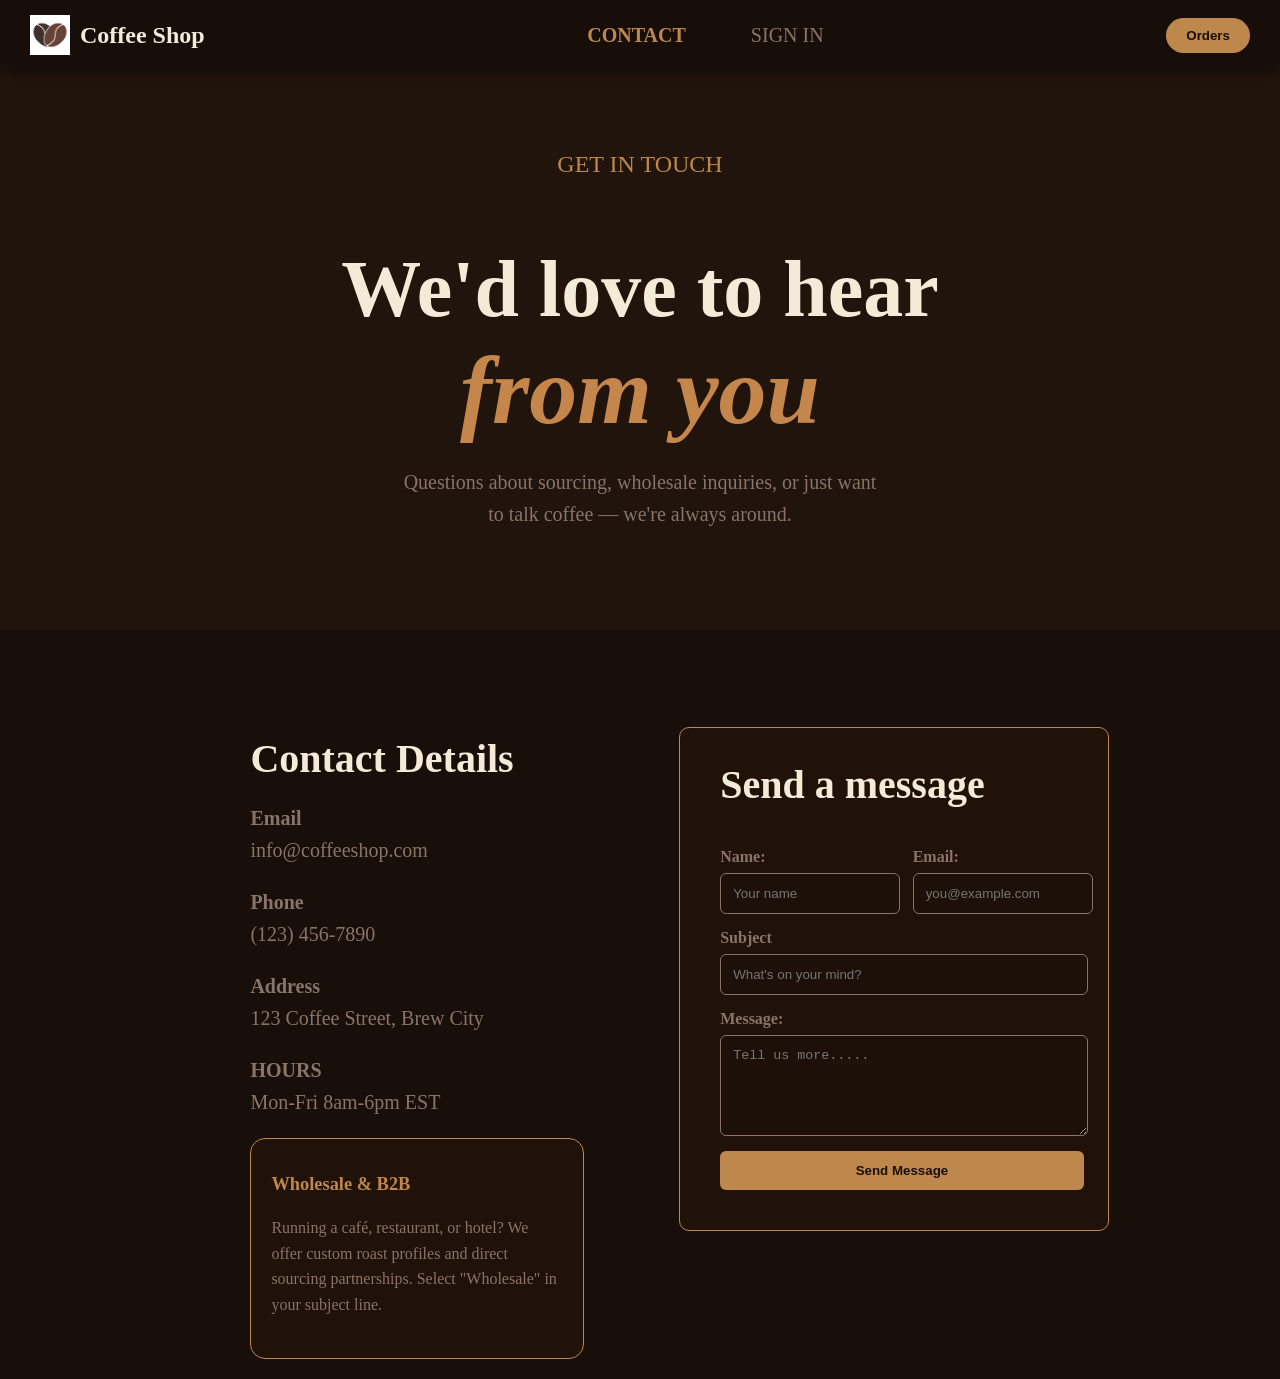
==== contact.html @ 667c4566 "Initial commit" ====
<!DOCTYPE html>
<html lang="en">

<head>
    <meta charset="UTF-8">
    <meta name="viewport" content="width=device-width, initial-scale=1.0">
    <title>Coffee Shop</title>
    <link rel="stylesheet" href="index.css">
</head>

<body>

    <nav class="navbar">
        <div class="logo">
            <a href="index.html"><img src="images/logo.png" alt="Coffee Shop Logo">
                <span class="logo-text">Coffee Shop</span></a>
        </div>
        <ul class="nav-links">
            <li><a href="contact.html"><span class="contact-nav">CONTACT</span></a></li>
            <li><a href="signin.html">SIGN IN</a></li>
        </ul>
        <button class="cart-button">
            <!-- <img src="images/cart.jpg" alt="Cart Icon"> -->
            <span class="cart-text">Orders</span>
        </button>
    </nav>

    <section class="intro">
        <div class="intro-text">
            <h2>GET IN TOUCH</h2>
            <h1>We'd love to hear<br>
                <span class="mid">from you</span>
            </h1>
            <p>Questions about sourcing, wholesale inquiries, or just want<br>to talk coffee — we're always around.</p>
        </div>
    </section>

    <section class="contact">
        <div class="contact-left">
            <h2>Contact Details</h2>
            <p><strong>Email<br></strong> info@coffeeshop.com</p>
            <p><strong>Phone<br></strong> (123) 456-7890</p>
            <p><strong>Address<br></strong> 123 Coffee Street, Brew City</p>
            <p><strong>HOURS<br></strong> Mon-Fri 8am-6pm EST</p>
            <div class="b2binfo">
                <h2>Wholesale & B2B<br></h2>
                <p>Running a café, restaurant, or hotel? We offer custom roast profiles and direct sourcing partnerships. Select "Wholesale" in your subject line.</p>
            </div>
        </div>

        <div class="contact-right">
            <div class="cointainer1">
                <h2>Send a message</h2>
                <form>
                    <div class="form-row">
                        <div class="form-group">
                            <label for="name">Name:</label>
                            <input type="text" id="name" name="name" required placeholder="Your name">
                            </div>
                            <div class="form-group">
                            <label for="email">Email:</label>
                            <input type="email" id="email" name="email" required placeholder="you@example.com">

                        </div>
                    </div>
                    <label for="subject">Subject</label>
                    <input type="text" id="text" name="subject" required placeholder="What's on your mind?">

                    <label for="message">Message:</label>
                    <textarea id="message" name="message" rows="5" required placeholder="Tell us more....."></textarea>

                    <button type="submit">Send Message</button>
                </form>
            </div>
        </div>
    </section>
</body>


</html>
---- index.css ----
body {
    margin: 0;
    font-family: "Playfair Display", serif;
    background-color: #190F0A;
}

.navbar {
    position: fixed;
    background: rgba(24, 15, 10, 0.85);
    backdrop-filter: blur(8px);
    -webkit-backdrop-filter: blur(8px);
    padding: 15px 30px;
    border-radius: 0 0 12px 12px;
    box-shadow: 0 4px 12px rgba(0, 0, 0, 0.4);
    z-index: 1000;
    overflow: hidden;
    display: flex;
    justify-content: space-between;
    align-items: center;
    z-index: 1000;
    top: 0;
    width: 100%;
    padding: 15px 30px;
    box-sizing: border-box;
}

.nav-links {
    list-style: none;
    margin: 0 15px;
    font-size: 20px;
    display: flex;
    gap: 65px;
}


.nav-links li a {
    text-decoration: none;
    color: #887468;
    /* font-weight: bold; */
}

.nav-links li a:hover {
    color: #f0dac2;
    transition: 0.3s;
}

.contact-nav {
    color: #BE874B;
    font-weight: bold;
}

.signin-nav {
    color: #BE874B;
    font-weight: bold;
}

.cart-button {
    background-color: #BE874B;
    color: #190F0A;
    border: none;
    padding: 10px 20px;
    cursor: pointer;
    border-radius: 20px;
    flex-shrink: 0;
    justify-content: center;
    font-weight: bold;
}

.cart-button:hover {
    background-color: #A36B3D;
}

.cart-button img {
    width: 20px;
    height: auto;
    margin-right: 5px;
}

.logo {
    display: flex;
    align-items: center;
    font-size: 1.5rem;
    font-weight: bold;
    color: #BE874B;
    gap: 10px;
}

.logo a {
    text-decoration: none;
    color: #F3EAD8;
    display: flex;
    align-items: center;
    gap: 10px;
}

.logo img {
    width: 40px;
    height: auto;
}

.logo text {
    color: #BE874B;
    font-size: 1.2rem;
    font-weight: bold;
}

.hero {
    display: flex;
    align-items: center;
    justify-content: center;
    
}

.hero h2 {
    color: #AE854B;
    font-size: 1.4rem;
}

.coffee-from {
    color: #F3EAD8;
    font-size: 6rem;
}

.mid {
    color: rgb(196, 134, 74);;
    font-size: 6rem;
    font-family: "Playfair Display", serif;
    font-style: italic;
}

.hero p {
    color: #857468;
    font-size: 1.7rem;
    margin-bottom: 30px;
}

.hero-text {
    max-width: 50%;
    flex: 1;
    margin-top: 2%;
    margin-left: 6%;
}


.hero-text p{
    color: rgb(138, 116, 104);
    font-size: 1.1rem;
    line-height: 1.7;
    max-width: 420px;
    margin-bottom: 2.5rem;
    font-weight: 300;
}
.hero-text h1{
       font-family: "Playfair Display", serif;
    font-size: clamp(3rem, 5vw, 5.5rem);
    font-weight: 700;
    line-height: 1.05;
    color: rgb(245, 234, 216);
    margin: 0px 0px 1.5rem;
    letter-spacing: -0.02em;
}

.hero-image{
    flex: 1;
    overflow: hidden;
    margin-top: 2%;
}
.hero-image img {
    width: 100%;
    height: 100%;
    object-fit: cover;
    display: block;
}

.hero-bttn button {
    background-color: #BE874B;
    color: #190F0A;
    border: none;
    padding: 25px 35px;
    margin-right: 15px;
    border-radius: 30px;
    cursor: pointer;
    font-weight: bold;
    transition: background 0.3s ease;
    margin-top: 20px;
    margin-bottom: 20px;
    font-size: 1.11rem;
}

.hero-bttn button:hover {
    background-color: #A36B3D;
    transition: background 0.3s ease;
}

#process-bttn {
    background-color: #190F0A;
    color: #fff;
    border: 1px solid #BE874B;
    padding: 25px 35px;
}

.hero-stats {
    display: flex;
    gap: 40px;
    margin-top: 6%;
    font-size: 1.25rem;
    color: #fff;
}

.hero-stats strong {
    font-size: 1.5rem;
    color: #BE874B;
}

/* ---------last section------------ */
.last {
    background-color: #100A06;
}

.last-text{
    padding: 80px 60px;  
    margin-top: 2%;
    margin-left: 10%;
}


.last-text > h2 {
    font-size: 1.5rem;
    font-weight: 400;
    margin-bottom: 10px;
    color: #BE874B;
}

.last-text > h1 {
    font-size: 3rem;
    margin-bottom: 40px;
    color: #F3EAD8;
}

.steps {
    display: flex;
    justify-content: center;
    gap: 30px;
    flex-wrap: wrap;
    max-width: 100%;
}

.step {
    flex: 1;
    min-width: 220px;
    max-width: 300px;
    background: rgba(255, 255, 255, 0.05);
    padding: 20px;
    border-radius: 10px;
    text-align: left;
}

.step h1 {
    font-size: 2.25rem;
    margin-bottom: 10px;
    color: #F3EAD8;
}

.step strong {
    color: #BE874B;
    margin-right: 5px;
}

.step p {
    font-size: 1.15rem;
    color: #ddd;
}


/* ----------Footer section------------ */
.footer {
    background-color: #190F0A;
    padding: 20px 0;
}

.copyright {
    text-align: center;
    color: #887468;
    font-size: 1.25rem;
}

.socials {
    display: flex;
    justify-content: center;    
    margin-top: 10px;
    gap: 45px;
}

.socials a {
    text-decoration: none;
    color: #BE874B;
    font-size: 1rem;
    transition: color 0.3s ease;
}

.intro {
    background-color: #21140C;
    padding: 80px 60px; 
    margin-top: 4%;
}

.intro-text {
    max-width: 600px;
    margin: 0 auto;
    text-align: center;
}

.intro-text h1 {
    font-size: 5rem;
    margin-bottom: 20px;
    color: #F3EAD8;
}

.intro-text h2 {
    font-size: 1.5rem;
    font-weight: 400;
    margin-bottom: 10px;
    color: #BE874B;
}

.intro-text p {
    font-size: 1.25rem;
    color: #887468;
    line-height: 1.6;
}

.cointainer1{
    border: 1px solid #BE874B;
    border-radius: 10px;
    width: 110%;
    background-color: #201208;
}

.contact{
    display: flex;
    justify-content: space-between;
    align-items: flex-start;
    margin-top: 4%;

}

.contact-left{
    flex: 1;
    padding: 20px;
    margin-left: 18%;
    max-width: 40%;
}

.contact-left h2 {
    font-size: 2.5rem;
    margin-bottom: 20px;
    color: #F3EAD8;
}

.contact-left p {
    font-size: 1.25rem;
    color: #887468;
    line-height: 1.6;
    margin-bottom: 20px;
}

.contact-right {
    flex: 1;
    margin-right: 15%;
    max-width: 40%;
    padding: 20px;
    margin-top: 2%;
}

.contact-right h2 {
    font-size: 2.5rem;
    margin-bottom: 20px;
    color: #F3EAD8;
    margin-bottom: 20px;
    margin-left: 40px;
}

.contact-right form {
    display: flex;
    flex-direction: column;
    width: 100%;
    align-items: flex-start;
    margin: 40px;
    
}

.contact-right input,
.contact-right textarea {
    width: 80%;
    padding: 12px;
    margin-bottom: 15px;
    border: 1px solid #887468;
    border-radius: 6px;
    background-color: #1C1009;
    color: #F3EAD8;
}   
.contact-right label{
    color: #887468;
    font-weight: bold;
    margin-bottom: 7px;
}

.contact-right button {
    padding: 12px 20px;
    background-color: #BE874B;
    border: none;
    border-radius: 6px;
    color: #190F0A;
    font-weight: bold;
    cursor: pointer;
    transition: background 0.3s ease;
    width: 85%;
}

.contact-right button:hover {
    background-color: #A36B3D;
}

.form-row{
    display: flex;
    width: 90%;
}

.form-group{
    flex: 1;
    display: flex;
    flex-direction: column;
}

.b2binfo{
    background-color: #201208;
    border: 1px solid #BE874B;
    padding: 20px;
    border-radius: 15px;
    width: 75%;
}

.b2binfo h2{
    font-size: 1.15rem;
    color: #BE874B;
}

.b2binfo p{
    font-size: 1rem;
}
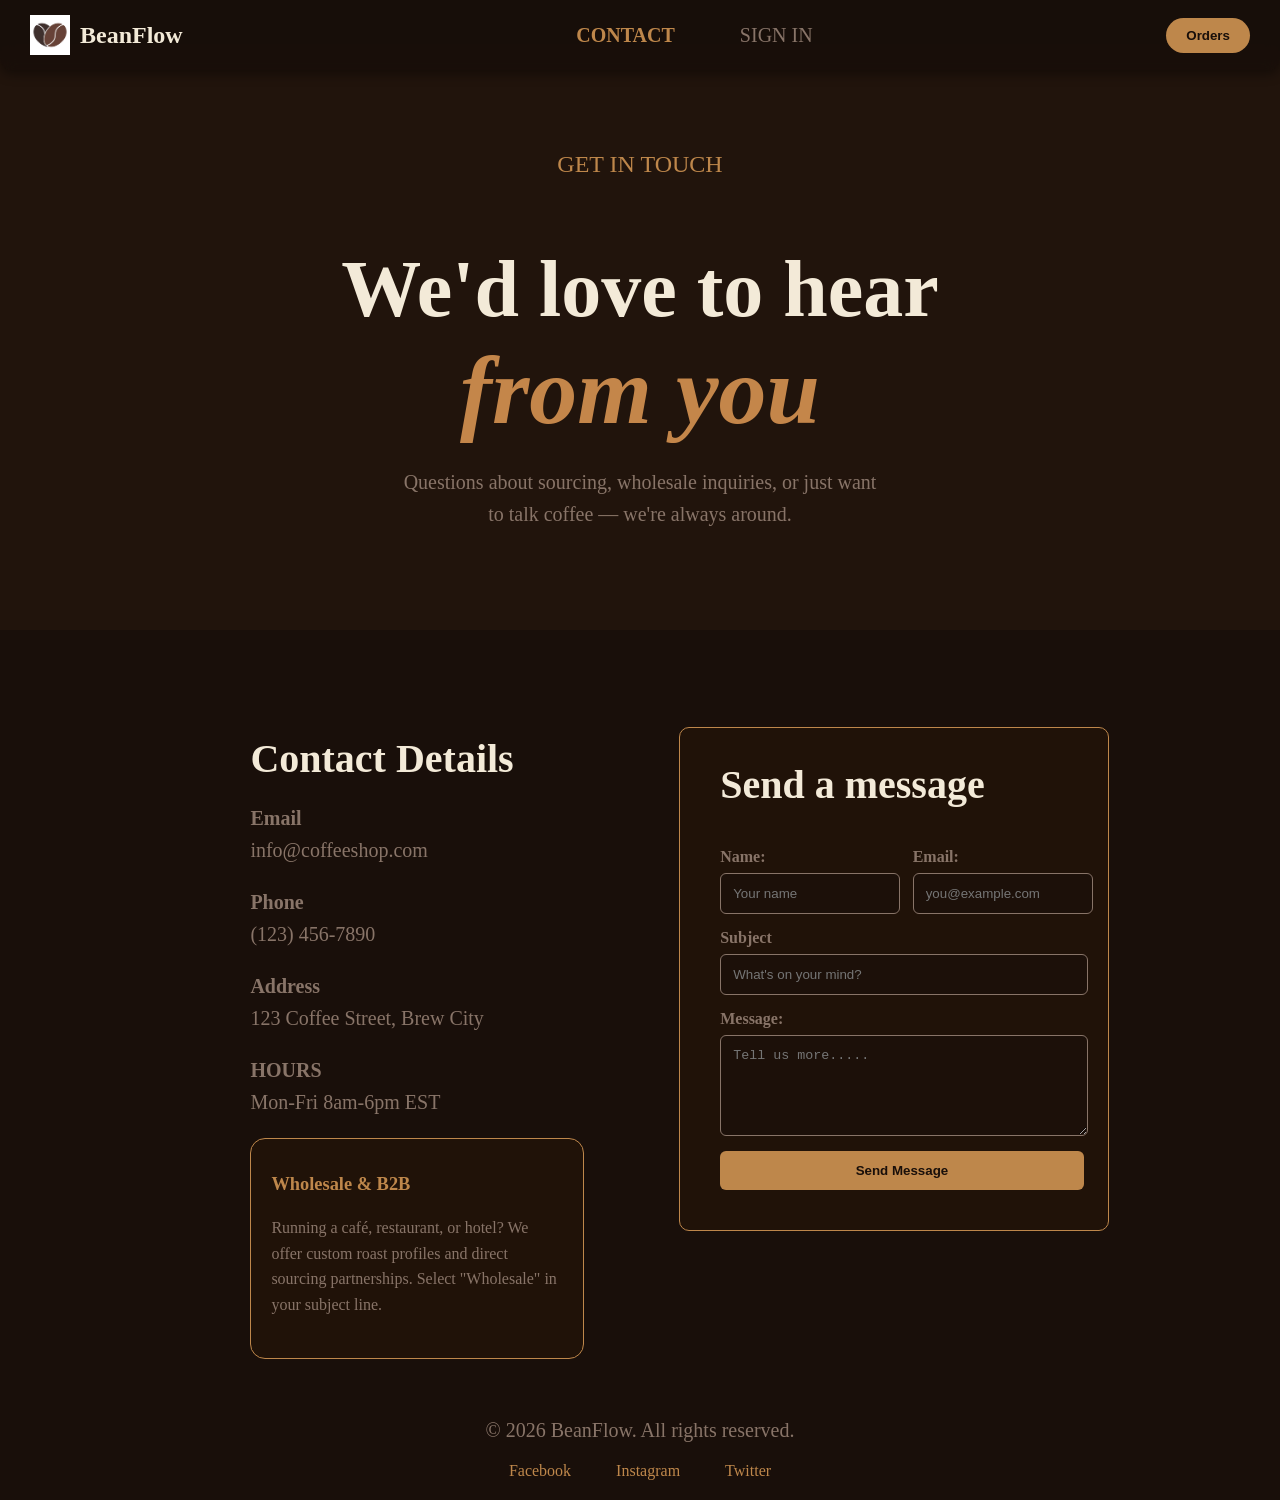
==== commit 8545fe14: "Added content and function" ====
--- a/contact.html
+++ b/contact.html
@@ -4,7 +4,7 @@
 <head>
     <meta charset="UTF-8">
     <meta name="viewport" content="width=device-width, initial-scale=1.0">
-    <title>Coffee Shop</title>
+    <title>BeanFlow</title>
     <link rel="stylesheet" href="index.css">
 </head>
 
@@ -13,7 +13,7 @@
     <nav class="navbar">
         <div class="logo">
             <a href="index.html"><img src="images/logo.png" alt="Coffee Shop Logo">
-                <span class="logo-text">Coffee Shop</span></a>
+                <span class="logo-text">BeanFlow</span></a>
         </div>
         <ul class="nav-links">
             <li><a href="contact.html"><span class="contact-nav">CONTACT</span></a></li>
@@ -74,6 +74,17 @@
             </div>
         </div>
     </section>
+        <section class="footer">
+        <div class="copyright">
+            <p>&copy; 2026 BeanFlow. All rights reserved.</p>
+        </div>
+        <div class="socials">
+            <a href="#">Facebook</a>
+            <a href="#">Instagram</a>
+            <a href="#">Twitter</a>
+
+        </div>
+    </section>
 </body>
 
 
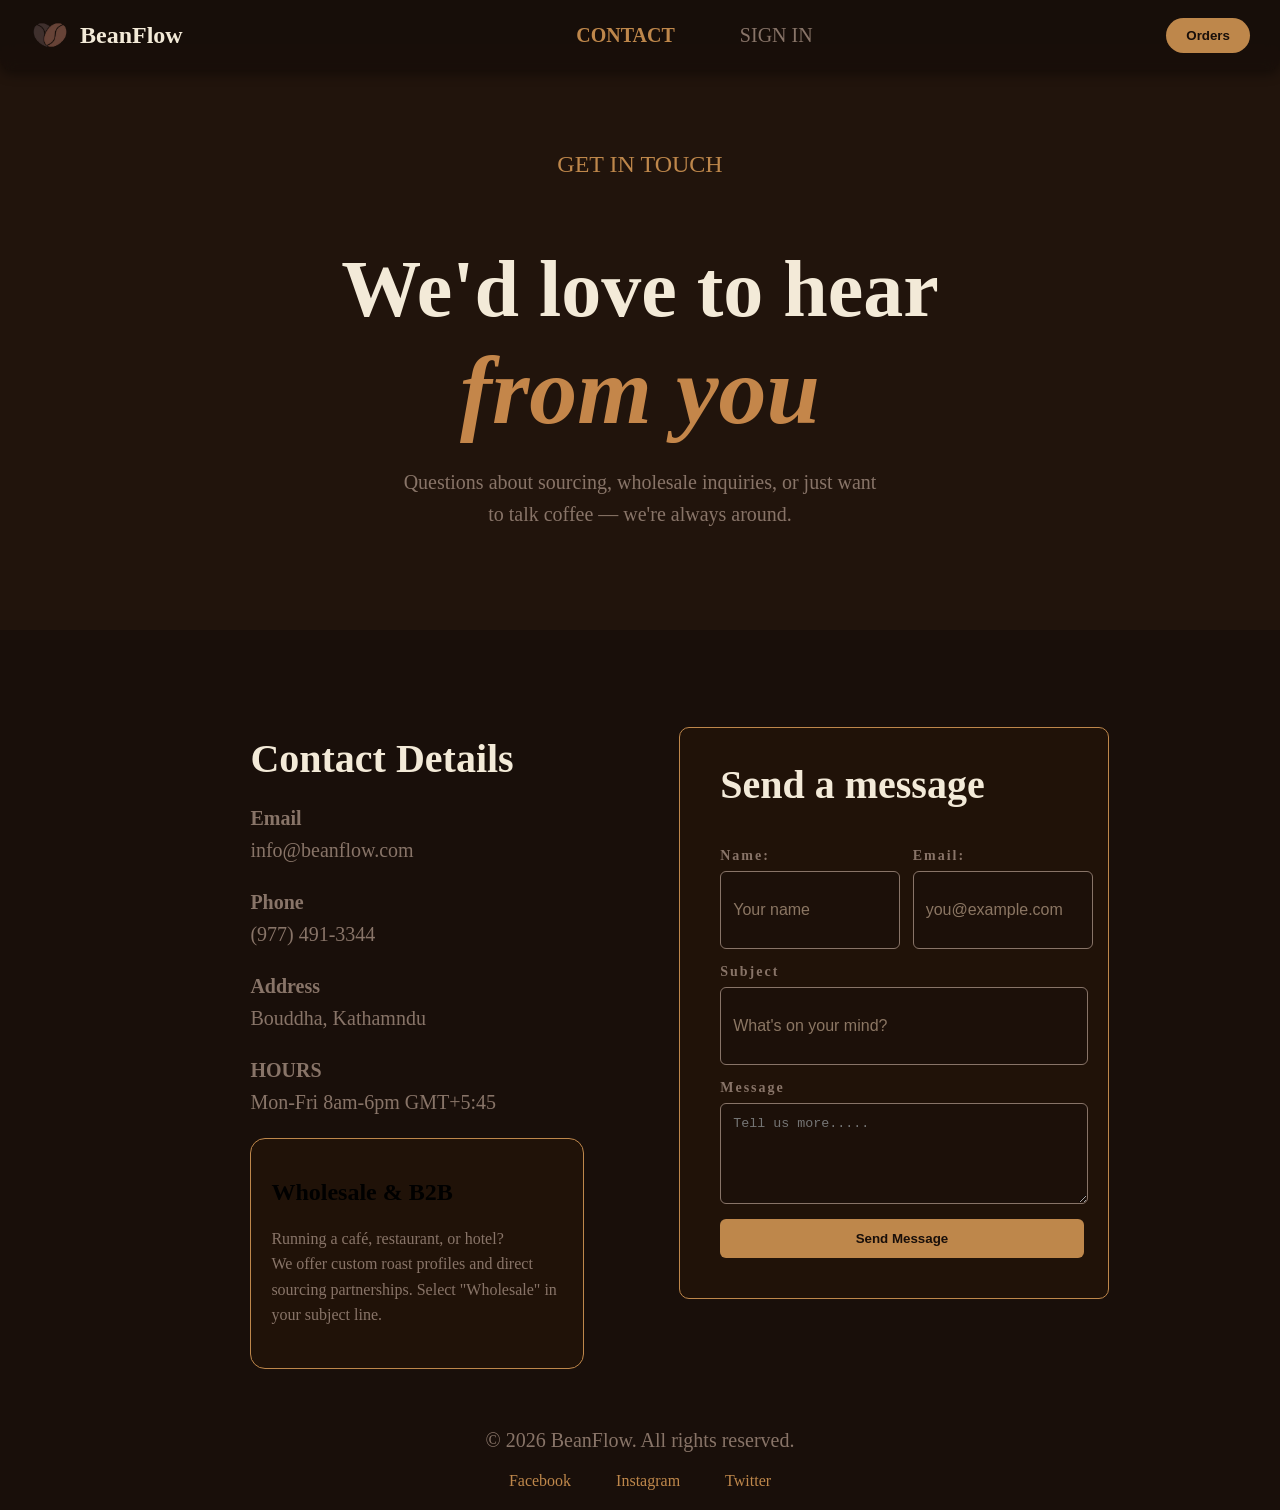
==== commit 24b6ee22: "updated contact details" ====
--- a/contact.html
+++ b/contact.html
@@ -38,13 +38,13 @@
     <section class="contact">
         <div class="contact-left">
             <h2>Contact Details</h2>
-            <p><strong>Email<br></strong> info@coffeeshop.com</p>
-            <p><strong>Phone<br></strong> (123) 456-7890</p>
-            <p><strong>Address<br></strong> 123 Coffee Street, Brew City</p>
-            <p><strong>HOURS<br></strong> Mon-Fri 8am-6pm EST</p>
+            <p><strong>Email<br></strong> info@beanflow.com</p>
+            <p><strong>Phone<br></strong> (977) 491-3344</p>
+            <p><strong>Address<br></strong> Bouddha, Kathamndu</p>
+            <p><strong>HOURS<br></strong> Mon-Fri 8am-6pm GMT+5:45</p>
             <div class="b2binfo">
-                <h2>Wholesale & B2B<br></h2>
-                <p>Running a café, restaurant, or hotel? We offer custom roast profiles and direct sourcing partnerships. Select "Wholesale" in your subject line.</p>
+                <h1>Wholesale & B2B<br></h1>
+                <p>Running a café, restaurant, or hotel?<br> We offer custom roast profiles and direct sourcing partnerships. Select "Wholesale" in your subject line.</p>
             </div>
         </div>
 
@@ -66,7 +66,7 @@
                     <label for="subject">Subject</label>
                     <input type="text" id="text" name="subject" required placeholder="What's on your mind?">
 
-                    <label for="message">Message:</label>
+                    <label for="message">Message</label>
                     <textarea id="message" name="message" rows="5" required placeholder="Tell us more....."></textarea>
 
                     <button type="submit">Send Message</button>
--- a/index.css
+++ b/index.css
@@ -1,6 +1,7 @@
 body {
     margin: 0;
     font-family: "Playfair Display", serif;
+      /* font-family:"DM Sans", system-ui, sans-serif; */
     background-color: #190F0A;
 }
 
@@ -212,6 +213,32 @@
     color: #BE874B;
 }
 
+/* ---------------COFFES-LIST-------------- */
+
+.coffees{
+    margin-top: 10%;
+}
+
+.heading{
+    text-align: center;
+}
+
+.heading h1{
+    color: #F3EAD8;
+    font-size: 50px;
+}
+
+.heading h3{
+    color: #BE7A2C;
+}
+
+.heading p{
+    color: #88663B;
+    font-size: 20px;
+}
+
+
+
 /* ---------last section------------ */
 .last {
     background-color: #100A06;
@@ -336,6 +363,8 @@
     background-color: #201208;
 }
 
+
+/* -----------------CONTACT-PAGE------------------- */
 .contact{
     display: flex;
     justify-content: space-between;
@@ -386,7 +415,6 @@
     width: 100%;
     align-items: flex-start;
     margin: 40px;
-    
 }
 
 .contact-right input,
@@ -447,4 +475,148 @@
 
 .b2binfo p{
     font-size: 1rem;
+}
+
+/* -----------loginpage-------------- */
+.login_land{
+    display: flex;
+    width: 100%;
+    height: 100vh;
+}
+
+.login_right{
+        width: 50%;
+    overflow: hidden;
+}
+
+.login_right img{
+    width: 100%;
+    height: 100%;
+    object-fit: cover;
+    display: block;
+}
+
+.login_left{
+    flex: 1;
+    max-width: 500px;
+    padding: 40px;
+    text-align: left;
+    align-items: center;
+    margin-top: 12%;
+    margin-left: 10%;
+}
+
+.login_left h1{
+    color: #F3EAD8;
+    font-size: 64px;
+    /* margin-bottom: -5px; */
+    margin: 40px 0 15px;
+}
+
+.login_left p, label{
+    margin-bottom: 40px;
+    color: #88745C;
+}
+
+/* .login_left form {
+    display: flex;
+    flex-direction: column;
+    width: 100%;
+    align-items: flex-start;
+    margin: 40px;
+} */
+
+label{
+    color:#8b7663;
+    margin-bottom:8px;
+    font-size:14px;
+    letter-spacing:2px;
+}
+
+.lform-row{
+      display:flex;
+    flex-direction:column;
+    gap:25px;
+    width:100%;
+}
+
+.lform-group, .form-group{
+    display: grid;
+    flex-direction: column;
+}
+input{
+    width:100%;
+    height:52px;
+    border:1px solid #3d2a1d;
+    background:transparent;
+    border-radius:10px;
+    padding:0 18px;
+    color:white;
+    font-size:16px;
+}
+
+input::placeholder{
+    color:#8b7663;
+}
+
+input:focus{
+    outline:none;
+    border-color:#d39a57;
+}
+.lform-group label{
+    display:inline-block;
+}
+
+.forgot-link{
+    float:right;
+    color:#d39a57;
+    text-decoration:none;
+    font-size:14px;
+    margin-top:-22px;
+    margin-left: 100%;
+}
+.signin-btn{
+    width:100%;
+    height:58px;
+    background:#d39a57;
+    color:#1b100a;
+    border:none;
+    border-radius:12px;
+    font-size:22px;
+    font-weight:600;
+    cursor:pointer;
+    margin-top:35px;
+}
+.register_link{
+    text-align:center;
+    margin-top:35px;
+    color:#8b7663;
+}
+
+.register_link a{
+    color:#d39a57;
+    text-decoration:none;
+}
+.signup,
+.create_acc{
+    width:180px;
+    height:48px;
+    border:none;
+    cursor:pointer;
+    font-size:16px;
+}
+
+.signup{
+    background:#d39a57;
+    color:#1b100a;
+    border-radius:12px 0 0 12px;
+}
+
+.create_acc{
+    background:transparent;
+    color:#8f7a66;
+    border:1px solid #3d2a1d;
+    border-left:none;
+    border-radius:0 12px 12px 0;
+    margin-left:-5px;
 }
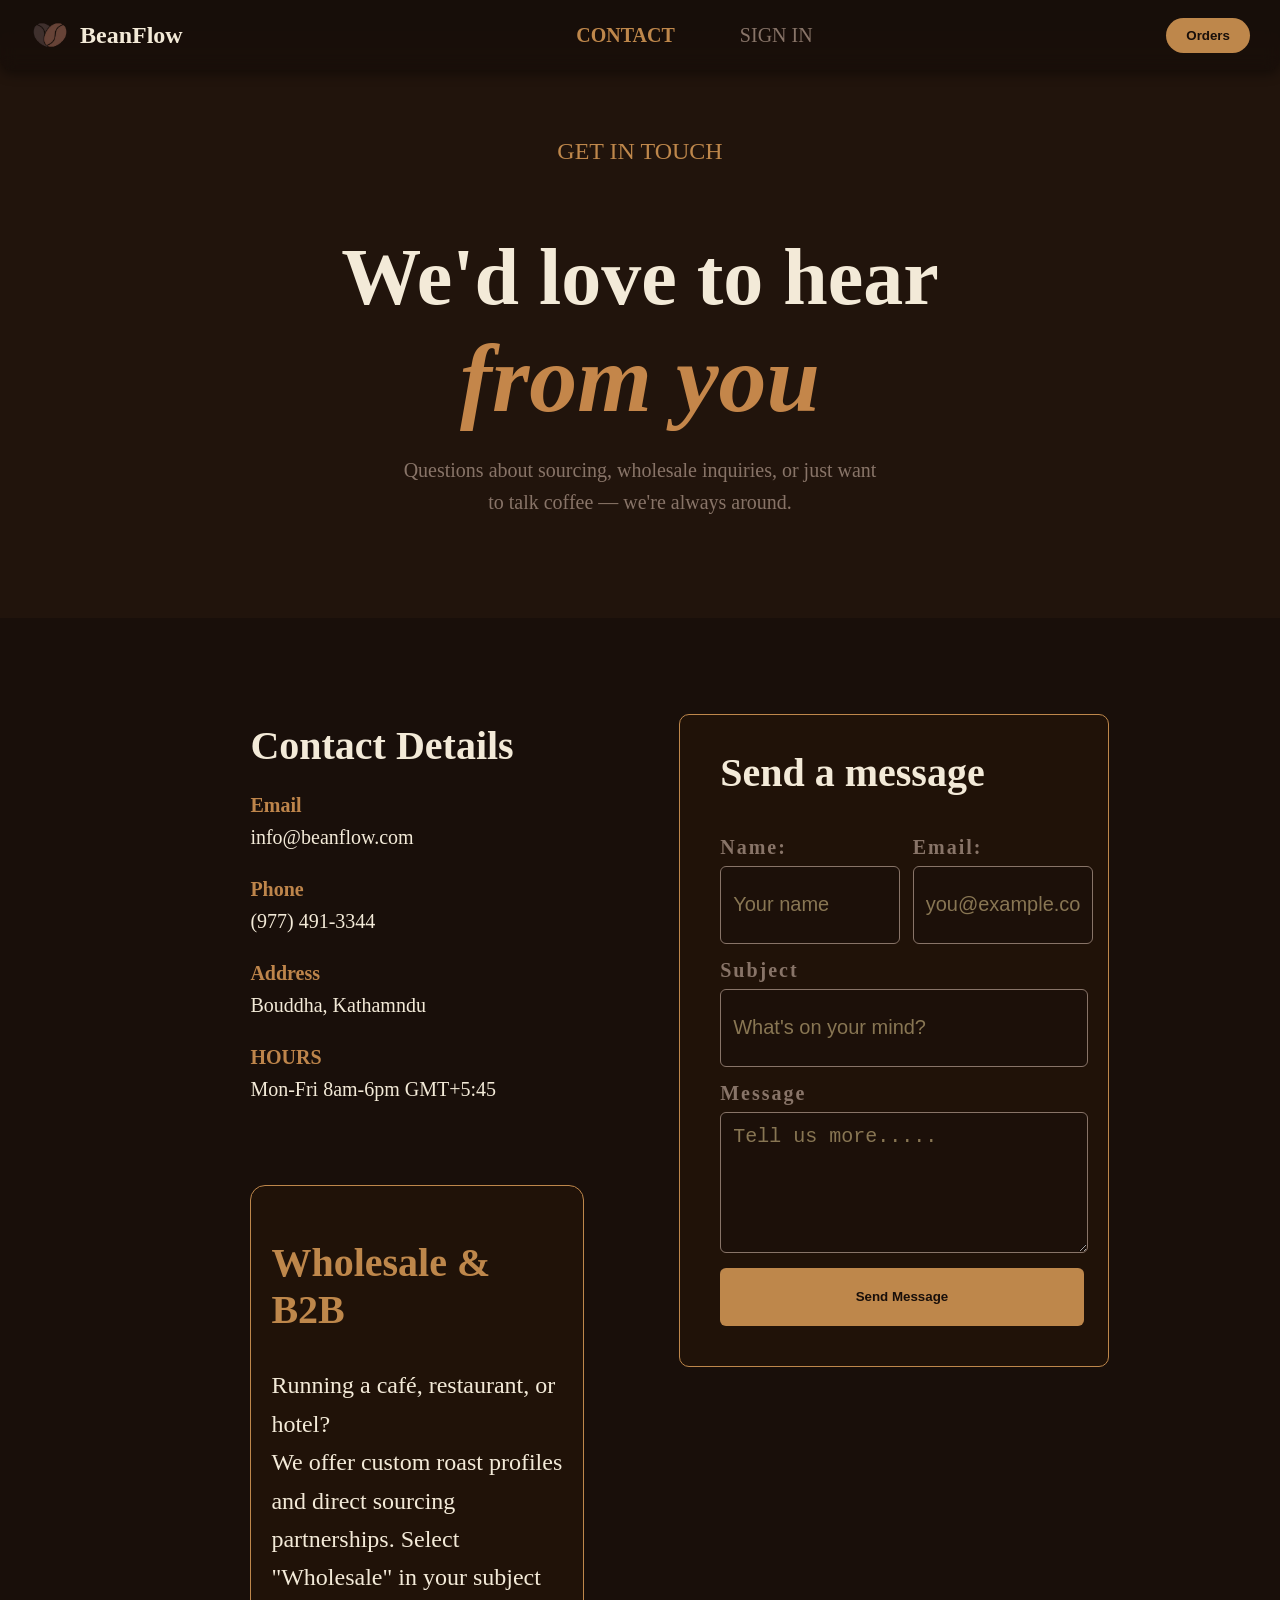
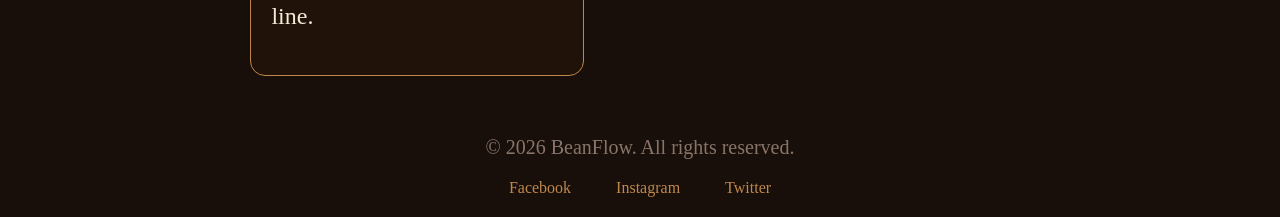
==== commit cdb98f33: "Modified css connection" ====
--- a/contact.html
+++ b/contact.html
@@ -5,7 +5,9 @@
     <meta charset="UTF-8">
     <meta name="viewport" content="width=device-width, initial-scale=1.0">
     <title>BeanFlow</title>
-    <link rel="stylesheet" href="index.css">
+    <link rel="icon" type="image/png" href="images/logo.png">
+  <link rel="stylesheet" href="style.css?v=1.1">
+    <script src="script.js"></script>
 </head>
 
 <body>
--- a/style.css
+++ b/style.css
@@ -0,0 +1,962 @@
+/* scrool bar */
+::-webkit-scrollbar {
+    width: 10px;
+    height: 10px;
+}
+
+
+::-webkit-scrollbar-track {
+    background: #100b08;
+}
+
+::-webkit-scrollbar-thumb {
+    background: #3d2b1f;
+    border-radius: 5px;
+    border: 2px solid #100b08;
+}
+
+/* for smooth scroll */
+html {
+    scroll-behavior: smooth;
+    scroll-padding-top: 80px;
+}
+
+body {
+    margin: 0;
+    font-family: "Playfair Display", serif;
+    background-color: #190F0A;
+}
+
+.navbar {
+    position: fixed;
+    background: rgba(24, 15, 10, 0.85);
+    backdrop-filter: blur(8px);
+    -webkit-backdrop-filter: blur(8px);
+    padding: 15px 30px;
+    border-radius: 0 0 12px 12px;
+    box-shadow: 0 4px 12px rgba(0, 0, 0, 0.4);
+    z-index: 1000;
+    overflow: hidden;
+    display: flex;
+    justify-content: space-between;
+    align-items: center;
+    z-index: 1000;
+    top: 0;
+    width: 100%;
+    padding: 15px 30px;
+    box-sizing: border-box;
+}
+
+.nav-links {
+    list-style: none;
+    margin: 0 15px;
+    font-size: 20px;
+    display: flex;
+    gap: 65px;
+}
+
+
+.nav-links li a {
+    text-decoration: none;
+    color: #887468;
+    /* font-weight: bold; */
+}
+
+.nav-links li a:hover {
+    color: #f0dac2;
+    transition: 0.3s;
+}
+
+.contact-nav {
+    color: #BE874B;
+    font-weight: bold;
+}
+
+.signin-nav {
+    color: #BE874B;
+    font-weight: bold;
+}
+
+.cart-button {
+    background-color: #BE874B;
+    color: #190F0A;
+    border: none;
+    padding: 10px 20px;
+    cursor: pointer;
+    border-radius: 20px;
+    flex-shrink: 0;
+    justify-content: center;
+    font-weight: bold;
+}
+
+.cart-button:hover {
+    background-color: #A36B3D;
+}
+
+.cart-button img {
+    width: 20px;
+    height: auto;
+    margin-right: 5px;
+}
+
+.logo {
+    display: flex;
+    align-items: center;
+    font-size: 1.5rem;
+    font-weight: bold;
+    color: #BE874B;
+    gap: 10px;
+}
+
+.logo a {
+    text-decoration: none;
+    color: #F3EAD8;
+    display: flex;
+    align-items: center;
+    gap: 10px;
+}
+
+.logo img {
+    width: 40px;
+    height: auto;
+}
+
+.logo text {
+    color: #BE874B;
+    font-size: 1.2rem;
+    font-weight: bold;
+}
+
+.hero {
+    display: flex;
+    align-items: center;
+    justify-content: center;
+
+}
+
+.hero h2 {
+    color: #AE854B;
+    font-size: 1.4rem;
+}
+
+.coffee-from {
+    color: #F3EAD8;
+    font-size: 6rem;
+}
+
+.mid {
+    color: rgb(196, 134, 74);
+    ;
+    font-size: 6rem;
+    font-family: "Playfair Display", serif;
+    font-style: italic;
+}
+
+.hero p {
+    color: #857468;
+    font-size: 1.7rem;
+    margin-bottom: 30px;
+}
+
+.hero-text {
+    max-width: 50%;
+    flex: 1;
+    margin-top: 2%;
+    margin-left: 6%;
+}
+
+
+.hero-text p {
+    color: rgb(138, 116, 104);
+    font-size: 1.1rem;
+    line-height: 1.7;
+    max-width: 420px;
+    margin-bottom: 2.5rem;
+    font-weight: 300;
+}
+
+.hero-text h1 {
+    font-family: "Playfair Display", serif;
+    font-size: clamp(3rem, 5vw, 5.5rem);
+    font-weight: 700;
+    line-height: 1.05;
+    color: rgb(245, 234, 216);
+    margin: 0px 0px 1.5rem;
+    letter-spacing: -0.02em;
+}
+
+.hero-image {
+    flex: 1;
+    overflow: hidden;
+    margin-top: 2%;
+}
+
+.hero-image img {
+    width: 100%;
+    height: 100%;
+    object-fit: cover;
+    display: block;
+}
+
+.hero-bttn button {
+    background-color: #BE874B;
+    color: #190F0A;
+    border: none;
+    padding: 25px 35px;
+    margin-right: 15px;
+    border-radius: 30px;
+    cursor: pointer;
+    font-weight: bold;
+    transition: background 0.3s ease;
+    margin-top: 20px;
+    margin-bottom: 20px;
+    font-size: 1.11rem;
+}
+
+.hero-bttn button:hover {
+    background-color: #A36B3D;
+    transition: background 0.3s ease;
+}
+
+#process-bttn {
+    background-color: #190F0A;
+    color: #fff;
+    border: 1px solid #BE874B;
+    padding: 25px 35px;
+}
+
+.hero-stats {
+    display: flex;
+    gap: 40px;
+    margin-top: 6%;
+    font-size: 1.25rem;
+    color: #fff;
+}
+
+.hero-stats strong {
+    font-size: 1.5rem;
+    color: #BE874B;
+}
+
+/* ---------------COFFES-LIST-------------- */
+
+.currency-selector {
+    margin-bottom: 3%;
+}
+
+.currency-selector label {
+    font-size: 1.5rem;
+    color: #a08e81;
+    letter-spacing: 0;
+}
+
+.currency-selector select {
+    background-color: #1a1412;
+    color: #f3e9dc;
+    font-size: 0.95rem;
+    font-weight: 500;
+
+    border: 1px solid #3d2b1f;
+    border-radius: 6px;
+    padding: 8px 36px 8px 12px;
+    cursor: pointer;
+    transition: all 0.2s ease-in-out;
+    outline: none;
+}
+
+.coffees {
+    margin-top: 10%;
+}
+
+.heading {
+    text-align: center;
+}
+
+.heading h1 {
+    color: #F3EAD8;
+    font-size: 50px;
+}
+
+.heading h3 {
+    color: #BE7A2C;
+}
+
+.heading p {
+    color: #88663B;
+    font-size: 20px;
+}
+
+.container2 {
+    max-width: 1200px;
+    margin: 0 auto;
+}
+
+/* Tabs Navigation */
+.filter-tabs {
+    display: flex;
+    justify-content: center;
+    gap: 12px;
+    margin-bottom: 40px;
+    flex-wrap: wrap;
+}
+
+.tab-btn {
+    background-color: #26190F;
+    color: #927363;
+    border: none;
+    padding: 10px 24px;
+    border-radius: 999px;
+    font-size: 16px;
+    cursor: pointer;
+    transition: all 0.3s ease;
+    margin-top: 4%;
+}
+
+.tab-btn.active,
+.tab-btn:hover {
+    background-color: #c17728;
+    color: #321e14;
+    font-weight: 700;
+}
+
+/* Grid Layout */
+.cards-grid {
+    display: grid;
+    grid-template-columns: repeat(auto-fill, minmax(350px, 1fr));
+    gap: 24px;
+}
+
+/* Card Styling */
+.card {
+    background-color: #291303;
+    border-radius: 16px;
+    overflow: hidden;
+    border: 1px solid rgba(255, 255, 255, 0.05);
+    display: flex;
+    flex-direction: column;
+    transition: transform 0.3s ease, opacity 0.3s ease;
+}
+
+/* Hide animation class */
+.card.hide {
+    display: none;
+}
+
+.card-image {
+    position: relative;
+    height: 200px;
+}
+
+.card-image img {
+    width: 100%;
+    height: 100%;
+    object-fit: cover;
+}
+
+.badge {
+    position: absolute;
+    top: 16px;
+    background: #180F0A;
+    backdrop-filter: blur(8px);
+    color: #c17728;
+    font-size: 1rem;
+    padding: 6px 12px;
+    border-radius: 999px;
+    border: 1px solid #180F0A;
+}
+
+.badge.top-left {
+    left: 16px;
+}
+
+.badge.top-right {
+    right: 16px;
+    top: 155px;
+}
+
+/* Card Body */
+.card-content {
+    padding: 24px;
+    display: flex;
+    flex-direction: column;
+    flex-grow: 1;
+}
+
+.card-header {
+    display: block;
+    margin-bottom: 4px;
+}
+
+.card-title {
+    margin: 9px;
+    font-size: 1.8rem;
+    color: #F3EAD8;
+    text-align: center;
+}
+
+.price {
+    font-size: 1.1rem;
+    color: #f4a060;
+}
+
+.meta {
+    font-size: 1.25rem;
+    color: #816a59;
+    margin: 0 0 16px 0;
+    text-align: center;
+}
+
+.description {
+    font-size: 1.15rem;
+    line-height: 1.5;
+    color: #a08e81;
+    margin-bottom: 20px;
+    flex-grow: 1;
+    text-align: justify;
+}
+
+/* Tags */
+.tags {
+    display: flex;
+    gap: 8px;
+    flex-wrap: wrap;
+    margin-bottom: 24px;
+}
+
+.tag {
+    background-color: #301E0F;
+    color: #f59c59;
+    font-size: 1rem;
+    padding: 6px 12px;
+    border-radius: 999px;
+}
+
+/* Button */
+.btn-primary {
+    width: 100%;
+    background-color: #BE874B;
+    color: #120b08;
+    border: none;
+    padding: 14px;
+    border-radius: 12px;
+    font-weight: 600;
+    font-size: 14px;
+    cursor: pointer;
+    transition: opacity 0.2s ease;
+}
+
+.btn-primary:hover {
+    opacity: 0.9;
+}
+
+/* ---------last section------------ */
+.last {
+    background-color: #100A06;
+}
+
+.last-text {
+    padding: 80px 60px;
+    margin-top: 2%;
+    margin-left: 10%;
+}
+
+
+.last-text>h2 {
+    font-size: 1.5rem;
+    font-weight: 400;
+    margin-bottom: 10px;
+    color: #BE874B;
+}
+
+.last-text>h1 {
+    font-size: 3rem;
+    margin-bottom: 40px;
+    color: #F3EAD8;
+}
+
+.steps {
+    display: flex;
+    justify-content: center;
+    gap: 30px;
+    flex-wrap: wrap;
+    max-width: 100%;
+}
+
+.step {
+    flex: 1;
+    min-width: 220px;
+    max-width: 300px;
+    background: rgba(255, 255, 255, 0.05);
+    padding: 20px;
+    border-radius: 10px;
+    text-align: left;
+}
+
+.step h1 {
+    font-size: 2.25rem;
+    margin-bottom: 10px;
+    color: #F3EAD8;
+}
+
+.step strong {
+    color: #BE874B;
+    margin-right: 5px;
+}
+
+.step p {
+    font-size: 1.15rem;
+    color: #ddd;
+}
+
+
+/* ----------Footer section------------ */
+.footer {
+    background-color: #190F0A;
+    padding: 20px 0;
+}
+
+.copyright {
+    text-align: center;
+    color: #887468;
+    font-size: 1.25rem;
+}
+
+.socials {
+    display: flex;
+    justify-content: center;
+    margin-top: 10px;
+    gap: 45px;
+}
+
+.socials a {
+    text-decoration: none;
+    color: #BE874B;
+    font-size: 1rem;
+    transition: color 0.3s ease;
+}
+
+/* -----------------CONTACT-PAGE------------------- */
+
+.intro {
+    background-color: #21140C;
+    padding: 80px 60px;
+    margin-top: 3%;
+}
+
+.intro-text {
+    max-width: 600px;
+    margin: 0 auto;
+    text-align: center;
+
+    & h1 {
+        font-size: 5rem;
+        margin-bottom: 20px;
+        color: #F3EAD8;
+    }
+
+    & h2 {
+        font-size: 1.5rem;
+        font-weight: 400;
+        margin-bottom: 10px;
+        color: #BE874B;
+    }
+
+    & p {
+        font-size: 1.25rem;
+        color: #887468;
+        line-height: 1.6;
+    }
+}
+
+.cointainer1 {
+    border: 1px solid #BE874B;
+    border-radius: 10px;
+    width: 110%;
+    background-color: #201208;
+}
+
+
+
+.contact {
+    display: flex;
+    justify-content: space-between;
+    align-items: flex-start;
+    margin-top: 4%;
+
+}
+
+.contact-left {
+    flex: 1;
+    padding: 20px;
+    margin-left: 18%;
+    max-width: 40%;
+
+    & h2 {
+        font-size: 2.5rem;
+        margin-bottom: 20px;
+        color: #F3EAD8;
+    }
+
+    & strong {
+        color: #BE854B;
+    }
+
+    & p {
+        font-size: 1.25rem;
+        color: #F3EAD8;
+        line-height: 1.6;
+        margin-bottom: 20px;
+    }
+}
+
+.contact-right {
+    flex: 1;
+    margin-right: 15%;
+    max-width: 40%;
+    padding: 20px;
+    margin-top: 2%;
+
+
+    & h2 {
+        font-size: 2.5rem;
+        margin-bottom: 20px;
+        color: #F3EAD8;
+        margin-bottom: 20px;
+        margin-left: 40px;
+    }
+
+    & form {
+        display: flex;
+        flex-direction: column;
+        width: 100%;
+        align-items: flex-start;
+        margin: 40px;
+    }
+
+    & input,
+    & textarea {
+        width: 80%;
+        padding: 12px;
+        margin-bottom: 15px;
+        border: 1px solid #887468;
+        border-radius: 6px;
+        background-color: #1C1009;
+        color: #887468;
+        font-size: 1.25rem;
+    }
+
+    & label {
+        color: #887468;
+        font-weight: bold;
+        margin-bottom: 7px;
+        font-size: 1.25rem;
+    }
+
+    & ::placeholder {
+        color: #887653;
+    }
+
+    & button {
+        padding: 12px 20px;
+        background-color: #BE874B;
+        border: none;
+        border-radius: 6px;
+        color: #190F0A;
+        font-weight: bold;
+        cursor: pointer;
+        transition: background 0.3s ease;
+        width: 85%;
+        height: 58px;
+    }
+
+    & button:hover {
+        background-color: #A36B3D;
+    }
+}
+
+.form-row {
+    display: flex;
+    width: 90%;
+}
+
+.form-group {
+    flex: 1;
+    display: flex;
+    flex-direction: column;
+}
+
+.form-group label {
+    font-size: 1.25rem;
+}
+
+.b2binfo {
+    background-color: #201208;
+    border: 1px solid #BE874B;
+    padding: 20px;
+    border-radius: 15px;
+    width: 75%;
+    margin-top: 80px;
+}
+
+.b2binfo h1 {
+    font-size: 2.5rem;
+    color: #BE874B;
+}
+
+.b2binfo p {
+    font-size: 1.5rem;
+}
+
+/* -----------loginpage-------------- */
+.login_land {
+    display: flex;
+    width: 100%;
+    height: 100vh;
+}
+
+.login_right {
+    width: 50%;
+    overflow: hidden;
+}
+
+.login_right img {
+    width: 100%;
+    height: 100%;
+    object-fit: cover;
+    display: block;
+}
+
+.login_left {
+    flex: 1;
+    max-width: 500px;
+    padding: 40px;
+    text-align: left;
+    align-items: center;
+    margin-top: 12%;
+    margin-left: 10%;
+}
+
+.login_left h1 {
+    color: #F3EAD8;
+    font-size: 64px;
+}
+
+.login_left p,
+label {
+    margin-bottom: 50px;
+    color: #88745C;
+}
+
+label {
+    color: #8b7663;
+    margin-bottom: 8px;
+    font-size: 14px;
+    letter-spacing: 2px;
+}
+
+.lform-row {
+    display: flex;
+    flex-direction: column;
+    gap: 25px;
+    width: 100%;
+}
+
+.lform-group,
+.form-group {
+    display: grid;
+    flex-direction: column;
+}
+
+input {
+    width: 100%;
+    height: 52px;
+    border: 1px solid #3d2a1d;
+    background: transparent;
+    border-radius: 10px;
+    padding: 0 18px;
+    color: white;
+    font-size: 16px;
+}
+
+input::placeholder {
+    color: #867C6A;
+}
+
+input:focus {
+    outline: none;
+    border-color: #d39a57;
+}
+
+.lform-group label {
+    display: inline-block;
+    font-size: 1.25rem;
+}
+
+.forgot-link {
+    float: right;
+    color: #d39a57;
+    text-decoration: none;
+    font-size: 14px;
+    margin-top: -22px;
+    margin-left: 100%;
+}
+
+.signin-btn {
+    width: 100%;
+    height: 58px;
+    background: #d39a57;
+    color: #1b100a;
+    border: none;
+    border-radius: 12px;
+    font-size: 22px;
+    font-weight: 600;
+    cursor: pointer;
+    margin-top: 35px;
+    margin-left: 15px;
+}
+
+.register_link {
+    text-align: center;
+    margin-top: 35px;
+    color: #8b7663;
+}
+
+.register_link a {
+    color: #d39a57;
+    text-decoration: none;
+}
+
+.signup,
+.create_acc {
+    width: 180px;
+    height: 48px;
+    border: none;
+    cursor: pointer;
+    font-size: 16px;
+}
+
+.signup {
+    background: #d39a57;
+    color: #1b100a;
+    border-radius: 12px 0 0 12px;
+}
+
+.create_acc {
+    background: transparent;
+    color: #8f7a66;
+    border: 1px solid #3d2a1d;
+    border-left: none;
+    border-radius: 0 12px 12px 0;
+    margin-left: -5px;
+}
+
+/* Container for the tab buttons */
+.tab-switcher {
+    display: flex;
+    width: 360px;
+}
+
+/* Updated Tab Buttons Styling */
+.signup,
+.create_acc {
+    width: 180px;
+    height: 48px;
+    border: 1px solid #3d2a1d;
+    cursor: pointer;
+    font-size: 16px;
+    background: transparent;
+    color: #8f7a66;
+    transition: all 0.3s ease;
+}
+
+.signup {
+    border-radius: 12px 0 0 12px;
+}
+
+.create_acc {
+    border-radius: 0 12px 12px 0;
+    margin-left: -1px;
+    /* Align border cleanly */
+}
+
+/* Active State for Tabs */
+.signup.active,
+.create_acc.active {
+    background: #d39a57;
+    color: #1b100a;
+    border-color: #d39a57;
+}
+
+/* Form Visibility Toggle */
+.form-content {
+    display: none;
+}
+
+.form-content.active {
+    display: block;
+}
+
+#signup-form h4{
+    margin-top: 15px;
+    padding: 10px;
+    background-color: #f8d7da;
+    color: #721c24;
+    border: 1px solid #f5c6cb;
+    border-radius: 6px;
+    font-size: 14px;
+    text-align: center;
+}
+
+/* Toast Notification Box Container */
+#toast-container {
+    position: fixed;
+    bottom: 20px;
+    right: 20px;
+    z-index: 9999;
+    display: flex;
+    flex-direction: column;
+    gap: 10px;
+}
+
+/* Container positioned at bottom right */
+#toast-container {
+    position: fixed;
+    bottom: 25px;
+    right: 25px;
+    z-index: 99999;
+    display: flex;
+    flex-direction: column;
+    gap: 12px;
+}
+
+/* Base Toast Style */
+.toast-msg {
+    min-width: 280px;
+    max-width: 380px;
+    padding: 16px 22px;
+    border-radius: 10px;
+    color: #ffffff;
+    font-size: 15px;
+    font-weight: 500;
+    box-shadow: 0 8px 24px rgba(0, 0, 0, 0.5);
+    opacity: 0;
+    transform: translateY(30px);
+    transition: all 0.3s cubic-bezier(0.68, -0.55, 0.265, 1.55);
+}
+
+.toast-msg.show {
+    opacity: 1;
+    transform: translateY(0);
+}
+
+.toast-msg.success {
+    background-color: #1e3a29;
+    border-left: 6px solid #4caf50;
+    color: #e8f5e9;
+}
+
+.toast-msg.error {
+    background-color: #3a1e1e;
+    border-left: 6px solid #ef5350;
+    color: #ffebee;
+}
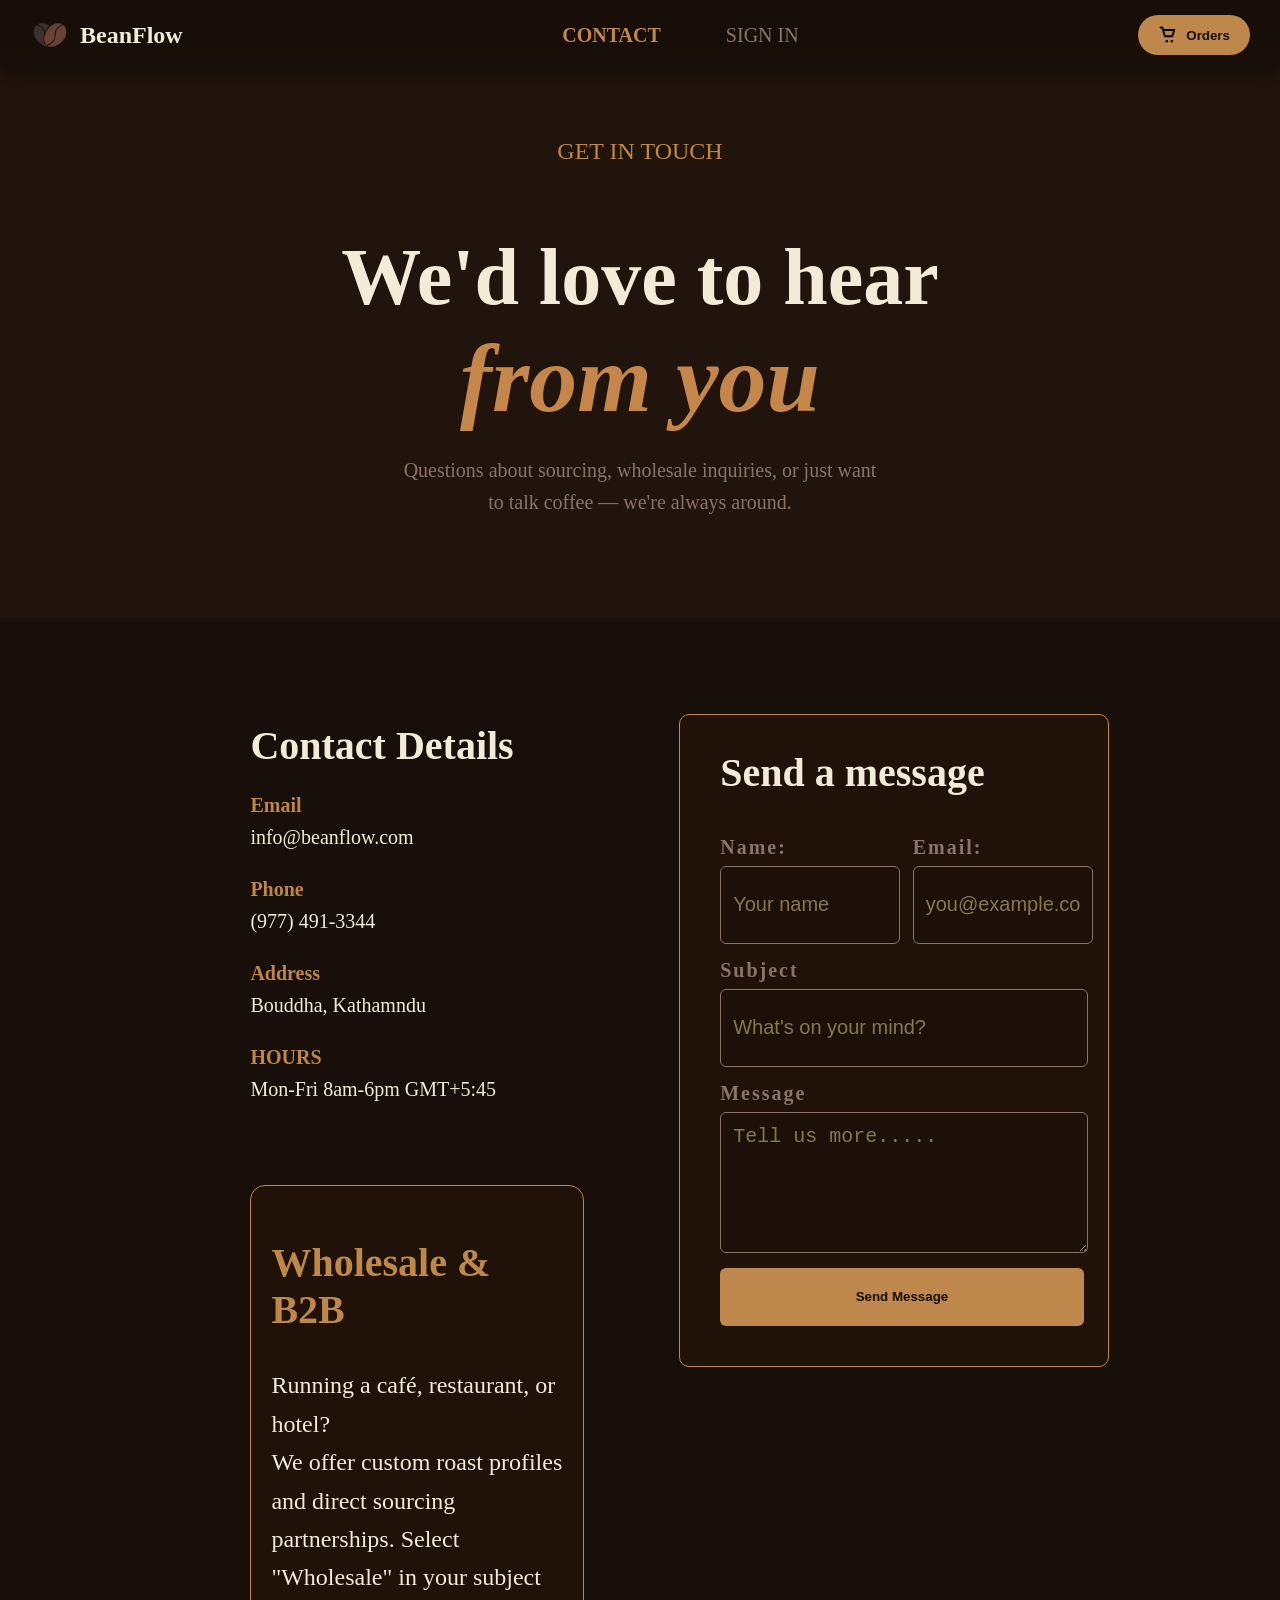
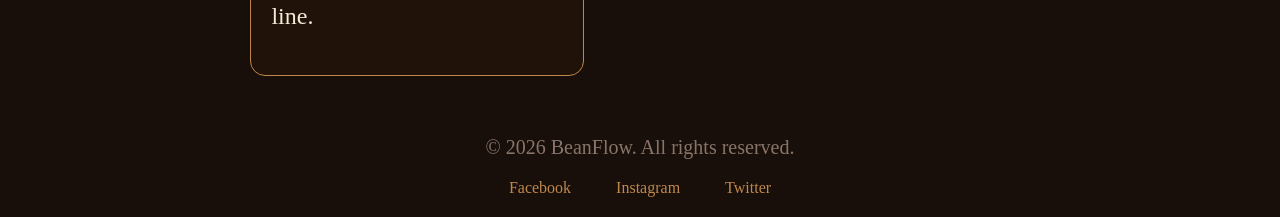
==== commit 5f08385c: "Added function for order tab" ====
--- a/contact.html
+++ b/contact.html
@@ -6,7 +6,7 @@
     <meta name="viewport" content="width=device-width, initial-scale=1.0">
     <title>BeanFlow</title>
     <link rel="icon" type="image/png" href="images/logo.png">
-  <link rel="stylesheet" href="style.css?v=1.1">
+    <link rel="stylesheet" href="style.css?v=1.1">
     <script src="script.js"></script>
 </head>
 
@@ -22,10 +22,31 @@
             <li><a href="signin.html">SIGN IN</a></li>
         </ul>
         <button class="cart-button">
-            <!-- <img src="images/cart.jpg" alt="Cart Icon"> -->
+            <img src="./images/cart.svg" alt="Cart Icon"> 
             <span class="cart-text">Orders</span>
         </button>
     </nav>
+
+        <div id="cart-drawer-overlay" class="cart-drawer-overlay">
+        <div id="cart-drawer" class="cart-drawer">
+            <div class="cart-header">
+                <h2>Your Order</h2>
+                <button id="close-cart-btn" class="close-cart-btn">&times;</button>
+            </div>
+            
+            <div id="cart-items-container" class="cart-items-container">
+                <!-- Items rendered dynamically via JS -->
+            </div>
+
+            <div class="cart-footer">
+                <div class="cart-total-wrapper">
+                    <span>Total:</span>
+                    <span id="cart-total-price">$0.00</span>
+                </div>
+                <button id="place-order-btn" class="place-order-btn">Place Order</button>
+            </div>
+        </div>
+    </div>
 
     <section class="intro">
         <div class="intro-text">
@@ -53,19 +74,22 @@
         <div class="contact-right">
             <div class="cointainer1">
                 <h2>Send a message</h2>
-                <form>
+                <!-- Added form ID contact-form -->
+                <form id="contact-form" action="send-email.php" method="POST">
+                    <!-- Honeypot Anti-Spam Field -->
+                    <input type="text" name="website_hp" style="display:none !important;" tabindex="-1" autocomplete="off">
+                    
                     <div class="form-row">
                         <div class="form-group">
                             <label for="name">Name:</label>
                             <input type="text" id="name" name="name" required placeholder="Your name">
-                            </div>
-                            <div class="form-group">
+                        </div>
+                        <div class="form-group">
                             <label for="email">Email:</label>
                             <input type="email" id="email" name="email" required placeholder="you@example.com">
-
                         </div>
                     </div>
-                    <label for="subject">Subject</label>
+                    <label for="text">Subject</label>
                     <input type="text" id="text" name="subject" required placeholder="What's on your mind?">
 
                     <label for="message">Message</label>
@@ -76,7 +100,8 @@
             </div>
         </div>
     </section>
-        <section class="footer">
+
+    <section class="footer">
         <div class="copyright">
             <p>&copy; 2026 BeanFlow. All rights reserved.</p>
         </div>
@@ -84,10 +109,32 @@
             <a href="#">Facebook</a>
             <a href="#">Instagram</a>
             <a href="#">Twitter</a>
-
         </div>
     </section>
+
+    <script>
+    document.getElementById('contact-form').addEventListener('submit', function (e) {
+        e.preventDefault();
+        const form = this;
+        const formData = new FormData(form);
+
+        fetch('send-email.php', {
+            method: 'POST',
+            body: formData
+        })
+        .then(res => res.json())
+        .then(data => {
+            alert(data.message);
+            if (data.status === 'success') {
+                form.reset();
+            }
+        })
+        .catch(err => {
+            console.error('Email error:', err);
+            alert('An error occurred while trying to send your message. Please try again.');
+        });
+    });
+    </script>
 </body>
 
-
 </html>
--- a/style.css
+++ b/style.css
@@ -85,18 +85,200 @@
     cursor: pointer;
     border-radius: 20px;
     flex-shrink: 0;
+    font-weight: bold;
+
+    /* Add these alignment properties */
+    display: inline-flex;
+    align-items: center;
     justify-content: center;
-    font-weight: bold;
 }
 
 .cart-button:hover {
     background-color: #A36B3D;
 }
 
-.cart-button img {
+.cart-button img,
+.cart-button svg {
     width: 20px;
     height: auto;
-    margin-right: 5px;
+    margin-right: 8px;
+    display: block; /* Removes unwanted bottom inline whitespace */
+}
+
+/* Cart Drawer Layout */
+.cart-drawer-overlay {
+    display: none;
+    position: fixed;
+    top: 0;
+    left: 0;
+    width: 100%;
+    height: 100%;
+    background: rgba(0, 0, 0, 0.7);
+    z-index: 99999;
+    justify-content: flex-end;
+}
+
+.cart-drawer {
+    width: 100%;
+    max-width: 550px;
+    height: 100%;
+    background: #201208;
+    border-left: 2px solid #3d2a1d;
+    color: #F3EAD8;
+    display: flex;
+    flex-direction: column;
+    padding: 20px;
+    box-sizing: border-box;
+    position: relative;
+}
+
+/* Header & Footer */
+.cart-header {
+    display: flex;
+    justify-content: space-between;
+    align-items: center;
+    border-bottom: 1px solid #3d2a1d;
+    padding-bottom: 15px;
+}
+
+.cart-header h2 {
+    color: #F3EAD8;
+    margin: 0px 0px;
+    font-size: 2rem;
+}
+
+.close-cart-btn {
+    background: none;
+    border: none;
+    color: #F3EAD8;
+    font-size: 1.8rem;
+    cursor: pointer;
+}
+
+.cart-items-container {
+    flex: 1;
+    overflow-y: auto;
+    padding: 15px 0;
+}
+
+.cart-footer {
+    border-top: 1px solid #3d2a1d;
+    padding-top: 15px;
+}
+
+.cart-total-wrapper {
+    display: flex;
+    justify-content: space-between;
+    font-size: 1.2rem;
+    font-weight: bold;
+    margin-bottom: 15px;
+}
+
+.place-order-btn {
+    width: 100%;
+    height: 60px;
+    padding: 12px;
+    background: #BE874B;
+    color: #190F0A;
+    font-weight: bold;
+    border: none;
+    border-radius: 15px;
+    cursor: pointer;
+    font-size: 1.15rem;
+}
+
+
+/* Dynamic Item Row Formatting */
+.cart-item-row {
+    display: flex;
+    justify-content: space-between;
+    align-items: center;
+    margin-bottom: 15px;
+    background: #190F0A;
+    padding: 10px;
+    border-radius: 6px;
+    border: 1px solid #3d2a1d;
+}
+
+.cart-item-title {
+    font-weight: bold;
+    color: #F3EAD8;
+    font-size: 1.5rem;
+}
+
+.cart-item-origin-badge {
+    display: inline-block;
+    font-size: 0.7rem;
+    font-weight: 600;
+    color: #BE874B;
+    background: #2a1a10;
+    border: 1px solid #3d2a1d;
+    padding: 2px 6px;
+    border-radius: 4px;
+    margin: 3px 0;
+}
+
+.cart-item-price {
+    font-size: 1.15rem;
+    color: #BE874B;
+}
+
+.cart-item-actions {
+    display: flex;
+    align-items: center;
+    gap: 10px;
+}
+
+.qty-btn {
+    background: #3d2a1d;
+    color: #BE874B;
+    border: none;
+    width: 34px;
+    height: 34px;
+    border-radius: 6px;
+    cursor: pointer;
+    font-size: 1.5rem;
+}
+
+.cart-empty-msg {
+    text-align: center;
+    color: #88745C;
+    margin-top: 80%;
+    font-size: 1.2rem;
+}
+
+.add-coffees-msg {
+    color: #b19478;
+    font-weight: bold;
+    font-size: 1.5rem;
+    line-height: 3.5;
+    cursor: pointer;
+    text-decoration: underline;
+    background: none;
+    border: none;
+
+}
+
+.cart-item-info {
+    display: flex;
+    align-items: center;
+    gap: 12px;
+}
+
+.cart-item-img {
+    width: 80px;
+    height: 70px;
+    flex-shrink: 0;
+    border-radius: 6px;
+    overflow: hidden;
+    background-color: #3d2a1d;
+}
+
+.cart-item-img img {
+    width: 100%;
+    height: 100%;
+    object-fit: cover;
+    display: block;
 }
 
 .logo {
@@ -136,7 +318,8 @@
 
 .hero h2 {
     color: #AE854B;
-    font-size: 1.4rem;
+    font-size: 1.2rem;
+    font-weight: 300;
 }
 
 .coffee-from {
@@ -192,10 +375,17 @@
 }
 
 .hero-image img {
-    width: 100%;
-    height: 100%;
-    object-fit: cover;
-    display: block;
+  width: 100%;
+  height: 100%;
+  object-fit: cover;
+  display: block;
+
+  mask-image: 
+    linear-gradient(to right, transparent 0%, black 40%, black 60%, rgba(0,0,0,0.6) 100%),
+    linear-gradient(to top, transparent 0%, black 25%);
+
+  -webkit-mask-composite: destination-in;
+  mask-composite: intersect;
 }
 
 .hero-bttn button {
@@ -204,7 +394,7 @@
     border: none;
     padding: 25px 35px;
     margin-right: 15px;
-    border-radius: 30px;
+    border-radius: 50px;
     cursor: pointer;
     font-weight: bold;
     transition: background 0.3s ease;
@@ -213,10 +403,6 @@
     font-size: 1.11rem;
 }
 
-.hero-bttn button:hover {
-    background-color: #A36B3D;
-    transition: background 0.3s ease;
-}
 
 #process-bttn {
     background-color: #190F0A;
@@ -246,7 +432,7 @@
 
 .currency-selector label {
     font-size: 1.5rem;
-    color: #a08e81;
+    color: #887468;
     letter-spacing: 0;
 }
 
@@ -282,7 +468,7 @@
 }
 
 .heading p {
-    color: #88663B;
+    color: #887468;
     font-size: 20px;
 }
 
@@ -328,7 +514,7 @@
 
 /* Card Styling */
 .card {
-    background-color: #291303;
+    background-color: #201208;
     border-radius: 16px;
     overflow: hidden;
     border: 1px solid rgba(255, 255, 255, 0.05);
@@ -345,13 +531,28 @@
 .card-image {
     position: relative;
     height: 200px;
+    overflow: hidden;
 }
 
 .card-image img {
     width: 100%;
     height: 100%;
     object-fit: cover;
-}
+    transition: transform 0.4s ease;
+}
+
+.card:hover {
+    background-color: rgb(45, 26, 14);
+     border-radius: 16px;
+     border: 1px solid rgba(255, 255, 255, 0.05);
+      transform: translateY(-4px) scale(1.03);
+      box-shadow: 0 12px 24px rgba(0, 0, 0, 0.15);
+    }
+
+    /* 2. Zoom the inner image further for a dynamic layer depth */
+    .card:hover .card-image {
+      transform: scale(1.03);
+    }
 
 .badge {
     position: absolute;
